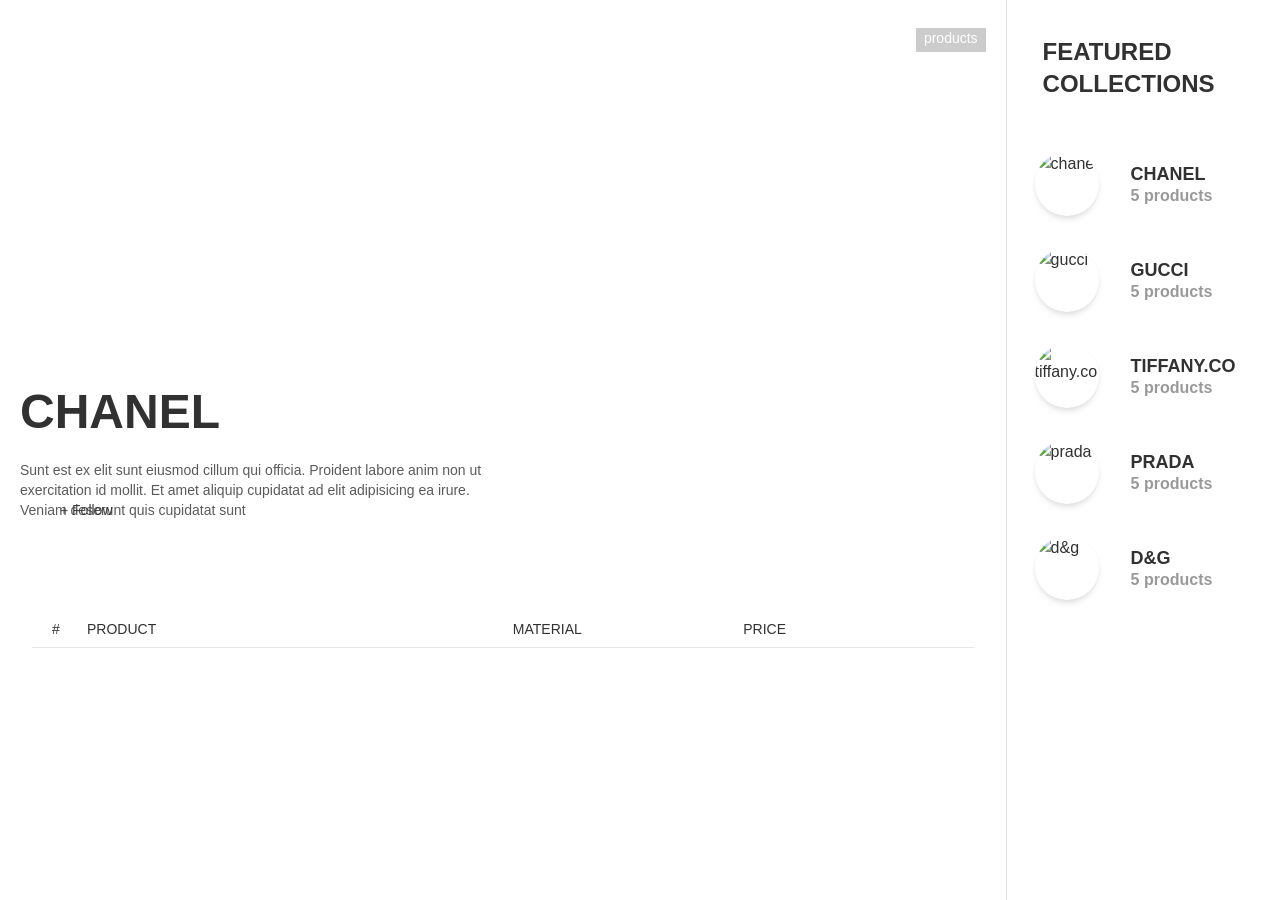
==== index.html @ 0dea49a5 "update html" ====
<!DOCTYPE html>
<html lang="en">
<head>
    <meta charset="UTF-8">
    <meta http-equiv="X-UA-Compatible" content="IE=edge">
    <meta name="viewport" content="width=device-width, initial-scale=1.0">
    <title>Jewelry Collection</title>

    <!-- styles -->
    <link rel="stylesheet" href="../css/style.css">
    <link rel="stylesheet" href="../css/tailwind.css">

    <!-- favicon -->
    <link rel="shortcut icon" href="../assets/favicon/9348914577438.jpg" type="image/x-icon">
</head>

<body class="w-full h-screen flex fixed overflow-hidden">
    <main class="w-full lg:w-11/12 h-full flex flex-col relative">
        <div id="banner" style="background: none;" class="h-full sm:h-1/2 lg:h-3/5 p-5 bg-cover sm:bg-left bg-center transition duration-500 w-full flex-col flex">
            <div id="nav" class="w-full flex items-center justify-start h-10">
                <i class="ico-angle-left opacity-20 hover:opacity-60 bg-cover block w-6 h-6 mr-2 rounded-full"></i>
                <i class="ico-angle-right opacity-20 hover:opacity-60 bg-cover w-6 block h-6 rounded-full"></i>

                <button id="products-btn" class="px-2 z-10 pb-1 text-white ml-auto cursor-pointer hover:bg-opacity-60 text-sm bg-black bg-opacity-20">products</button>
                <button class="ico-menu opacity-20 hover:opacity-60 transform w-6 h-6 z-10 ml-2 bg-cover lg:hidden block"></button>
            </div>

            <div id="brand-profile" class="flex w-full sm:flex-row items-center sm:text-left text-center flex-col m-auto sm:m-0 sm:mt-auto relative">
                <a href="#" class="text-sm absolute -bottom-10 sm:bottom-0 sm:left-10 hover:underline mt-6 opacity-90">+ Follow</a>
                <div>
                    <h1 class="text-5xl font-semibold uppercase">Chanel</h1>
                    <p class="sm:w-1/2 mt-6 text-sm opacity-80">
                        Sunt est ex elit sunt eiusmod cillum qui officia. Proident labore anim non ut exercitation id mollit. Et amet aliquip cupidatat ad elit adipisicing ea irure.
                        Veniam deserunt quis cupidatat sunt
                    </p>
                </div>
            </div>
        </div>

        <div id="products" style="transition: .5s;" class="h-0 opacity-0 sm:opacity-100 z-0 bottom-0 transition duration-500 absolute pt-7 sm:flex flex-col sm:h-1/2 lg:h-2/5 overflow-y-auto w-full lg:px-8 bg-white">
            <span class="w-full flex justify-between pl-5 pb-2 text-sm items-end h-20 border-b border-black border-opacity-10">
                <p class="w-2/4">#       PRODUCT</p>
                <p class="w-1/4">MATERIAL</p>
                <p class="w-1/4">PRICE</p>
            </span>

            <div id="product-sections" class="w-full flex flex-col">
            </div>
        </div>
    </main>

    <div id="sidebar" class="overflow-y-auto w-full h-full z-20 border-l sm:flex border-black border-opacity-10 transition duration-300 bg-white lg:relative absolute 
    right-0 sm:w-72 lg:transform-none translate-x-full transform lg:shadow-none shadow-xl lg:w-3/12 lg:flex flex-col">

        <h1 class="text-2xl font-bold p-9">FEATURED COLLECTIONS</h1>
        <div id="brands" class="w-full flex flex-col items-center justify-start">
        </div>
    </div>
</body>
<script src="../js/main.js" defer type="module"></script>
</html>
---- css/style.css ----
@tailwind base;
@tailwind components;
@tailwind utilities;

@font-face {
    font-family: Commissioner;
    src: url(../assets/fonts/Commissioner-VariableFont_wght.ttf);
}
body,h1,h2,h3,h4,h5,h6,div,span,button,i,nav {
    font-family: Commissioner, Arial, Helvetica, sans-serif !important;
    color: rgb(49, 49, 49);
}
.sidebar-items {
    @apply h-24 flex p-7 items-center cursor-pointer;
}
.sidebar-item-bg {
    width: 100% !important;
}
.plus-btn {
    background-image: url(../assets/icons/plus.png) !important;
    background-size: cover !important;
    width: 1.75rem !important;
    opacity: .5;
    overflow: hidden;
}
.plus-btn:hover {
    opacity: 1;
}
.plus-btn>* {
    /* display:none !important; */
    opacity: 0 !important;

}

.ico-angle-left {
    background-image: url(../assets/icons/angle-left.png);
}
.ico-angle-right {
    background-image: url(../assets/icons/angle-right.png);
}
.ico-heart {
    background-image: url(../assets/icons/heart.png);
}
.ico-plus {
    background-image: url(../assets/icons/plus.png);
}
.ico-menu {
    background-image: url(../assets/icons/menu.png);
}

#banner {
    background-image: url(../assets/images/banner.png);
}

.product-preview {
    height: 100% !important;
    opacity: 1 !important;
}
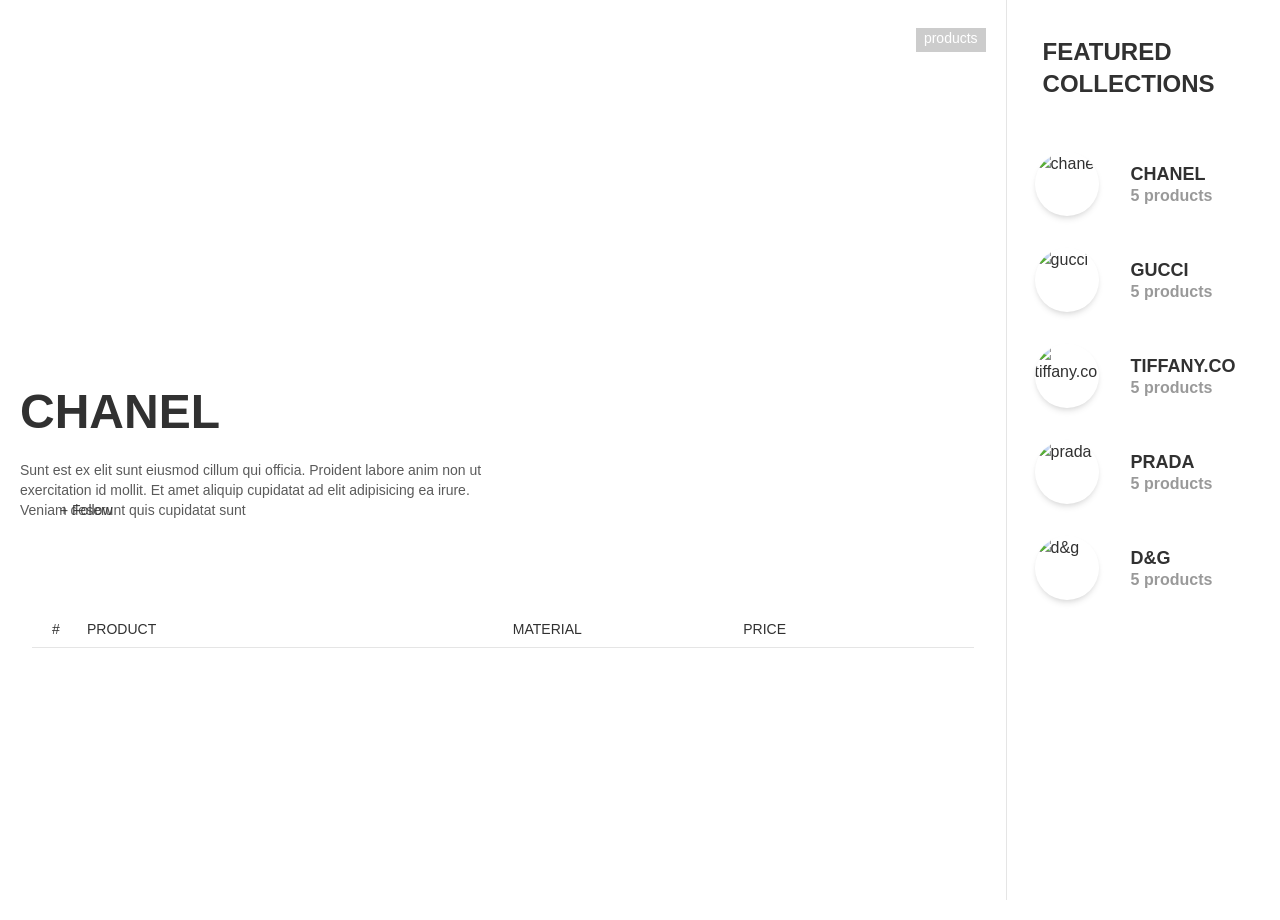
==== commit 727c5d52: "update index.html and styles" ====
--- a/index.html
+++ b/index.html
@@ -16,10 +16,12 @@
 
 <body class="w-full h-screen flex fixed overflow-hidden">
     <main class="w-full lg:w-11/12 h-full flex flex-col relative">
-        <div id="banner" style="background: none;" class="h-full sm:h-1/2 lg:h-3/5 p-5 bg-cover sm:bg-left bg-center transition duration-500 w-full flex-col flex">
+        <div id="banner" class="h-full sm:h-1/2 lg:h-3/5 p-5 bg-cover sm:bg-left bg-center transition duration-500 w-full flex-col flex">
+            <span class="absolute w-full h-full z-1-"><img src="" alt=""></span>
+            
             <div id="nav" class="w-full flex items-center justify-start h-10">
-                <i class="ico-angle-left opacity-20 hover:opacity-60 bg-cover block w-6 h-6 mr-2 rounded-full"></i>
-                <i class="ico-angle-right opacity-20 hover:opacity-60 bg-cover w-6 block h-6 rounded-full"></i>
+                <button class="ico-angle-left opacity-20 hover:opacity-60 bg-cover block w-6 h-6 mr-2 rounded-full"></button>
+                <button class="ico-angle-right opacity-20 hover:opacity-60 bg-cover w-6 block h-6 rounded-full"></button>
 
                 <button id="products-btn" class="px-2 z-10 pb-1 text-white ml-auto cursor-pointer hover:bg-opacity-60 text-sm bg-black bg-opacity-20">products</button>
                 <button class="ico-menu opacity-20 hover:opacity-60 transform w-6 h-6 z-10 ml-2 bg-cover lg:hidden block"></button>
--- a/css/style.css
+++ b/css/style.css
@@ -27,9 +27,7 @@
     opacity: 1;
 }
 .plus-btn>* {
-    /* display:none !important; */
     opacity: 0 !important;
-
 }
 
 .ico-angle-left {
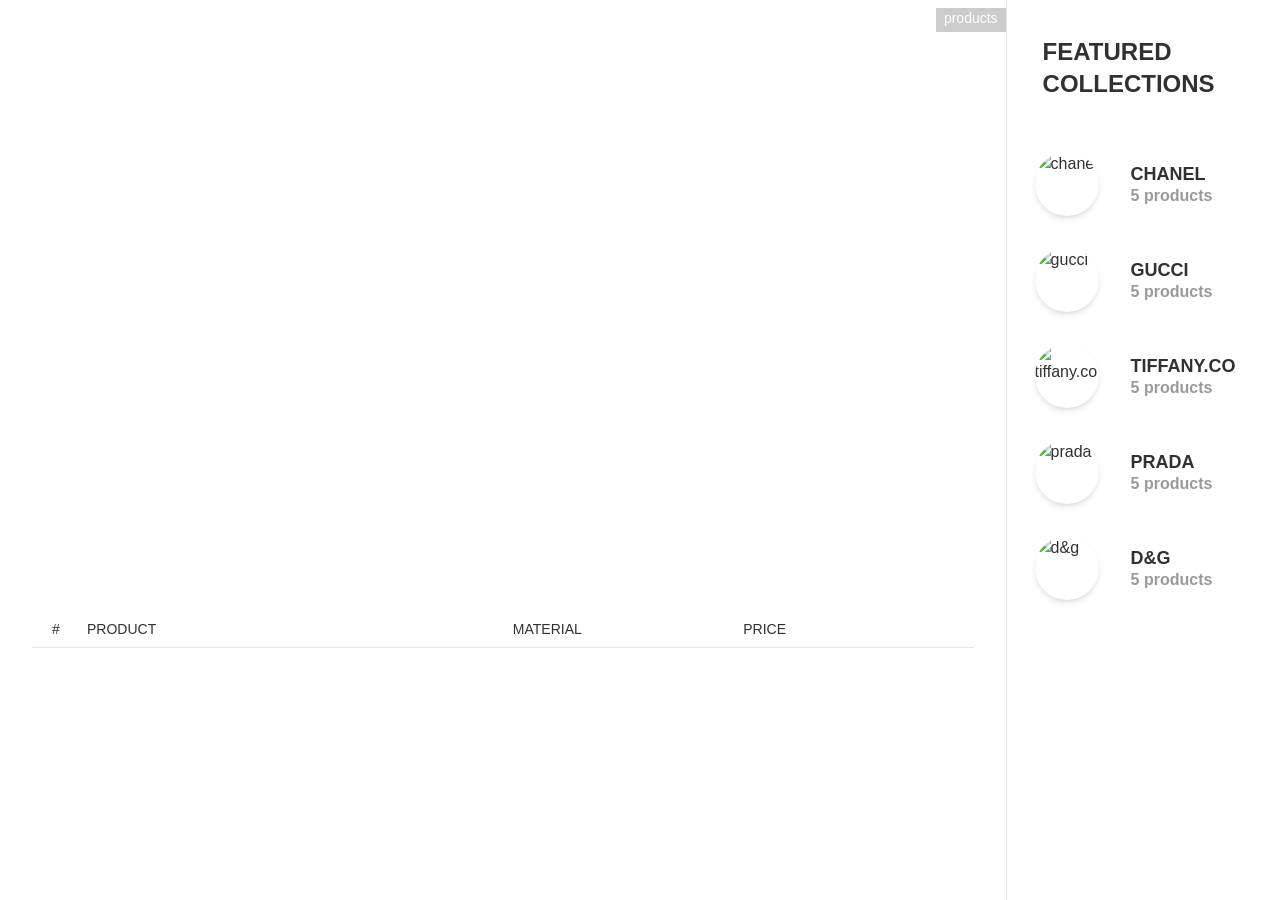
==== commit fd42dc9c: "update index.html" ====
--- a/index.html
+++ b/index.html
@@ -6,19 +6,13 @@
     <meta name="viewport" content="width=device-width, initial-scale=1.0">
     <title>Jewelry Collection</title>
 
-    <!-- styles -->
     <link rel="stylesheet" href="../css/style.css">
     <link rel="stylesheet" href="../css/tailwind.css">
-
-    <!-- favicon -->
     <link rel="shortcut icon" href="../assets/favicon/9348914577438.jpg" type="image/x-icon">
 </head>
 
 <body class="w-full h-screen flex fixed overflow-hidden">
     <main class="w-full lg:w-11/12 h-full flex flex-col relative">
-        <div id="banner" class="h-full sm:h-1/2 lg:h-3/5 p-5 bg-cover sm:bg-left bg-center transition duration-500 w-full flex-col flex">
-            <span class="absolute w-full h-full z-1-"><img src="" alt=""></span>
-            
             <div id="nav" class="w-full flex items-center justify-start h-10">
                 <button class="ico-angle-left opacity-20 hover:opacity-60 bg-cover block w-6 h-6 mr-2 rounded-full"></button>
                 <button class="ico-angle-right opacity-20 hover:opacity-60 bg-cover w-6 block h-6 rounded-full"></button>
@@ -27,7 +21,7 @@
                 <button class="ico-menu opacity-20 hover:opacity-60 transform w-6 h-6 z-10 ml-2 bg-cover lg:hidden block"></button>
             </div>
 
-            <div id="brand-profile" class="flex w-full sm:flex-row items-center sm:text-left text-center flex-col m-auto sm:m-0 sm:mt-auto relative">
+            <!-- <div id="brand-profile" class="flex w-full sm:flex-row items-center sm:text-left text-center flex-col m-auto sm:m-0 sm:mt-auto relative">
                 <a href="#" class="text-sm absolute -bottom-10 sm:bottom-0 sm:left-10 hover:underline mt-6 opacity-90">+ Follow</a>
                 <div>
                     <h1 class="text-5xl font-semibold uppercase">Chanel</h1>
@@ -36,7 +30,7 @@
                         Veniam deserunt quis cupidatat sunt
                     </p>
                 </div>
-            </div>
+            </div> -->
         </div>
 
         <div id="products" style="transition: .5s;" class="h-0 opacity-0 sm:opacity-100 z-0 bottom-0 transition duration-500 absolute pt-7 sm:flex flex-col sm:h-1/2 lg:h-2/5 overflow-y-auto w-full lg:px-8 bg-white">
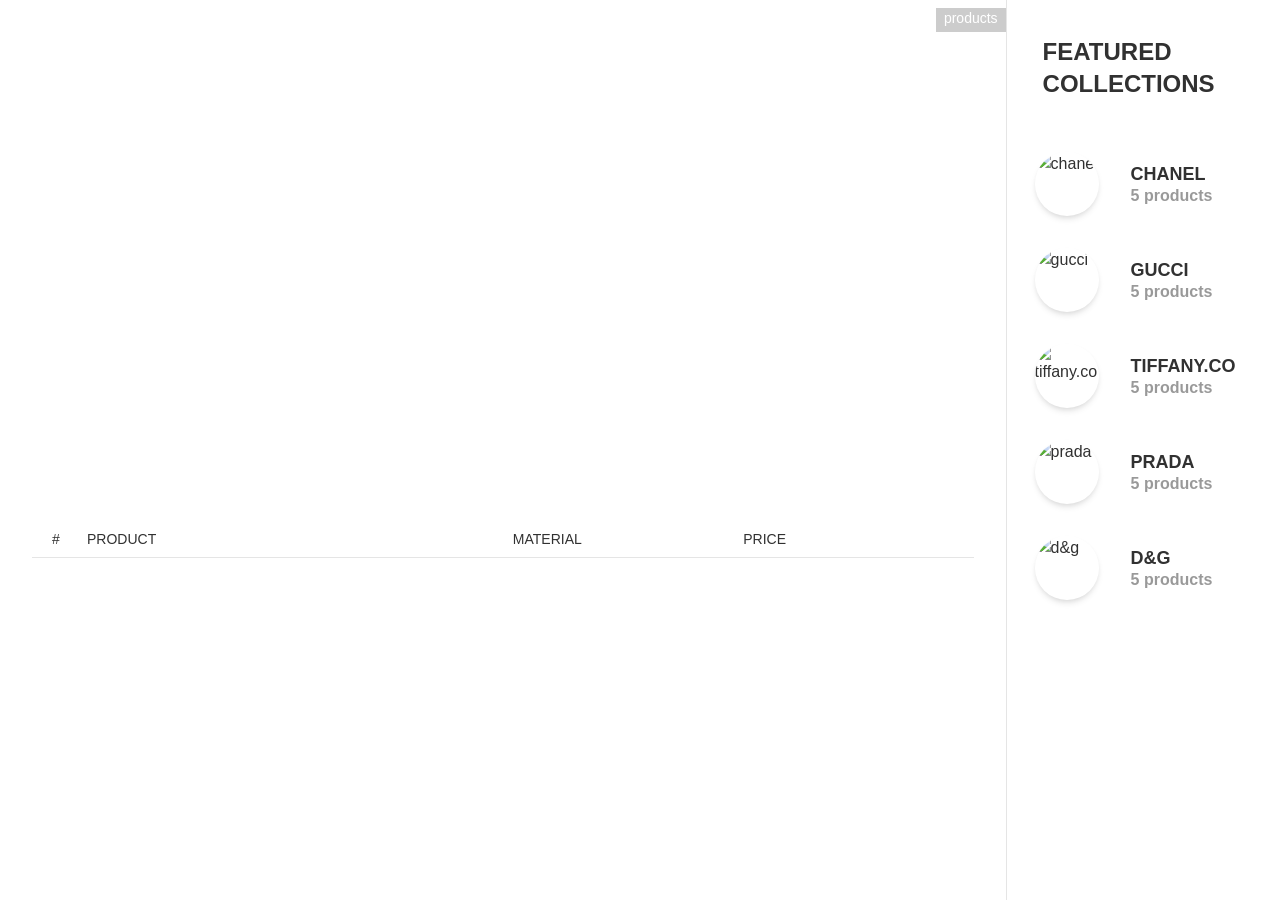
==== commit 5898a063: "update index.html" ====
--- a/index.html
+++ b/index.html
@@ -33,7 +33,7 @@
             </div> -->
         </div>
 
-        <div id="products" style="transition: .5s;" class="h-0 opacity-0 sm:opacity-100 z-0 bottom-0 transition duration-500 absolute pt-7 sm:flex flex-col sm:h-1/2 lg:h-2/5 overflow-y-auto w-full lg:px-8 bg-white">
+        <div id="products" style="transition: .5s;" class="opacity-0 sm:opacity-100 z-0 bottom-0 transition duration-500 absolute pt-7 sm:flex flex-col h-1/2 overflow-y-auto w-full lg:px-8 bg-white">
             <span class="w-full flex justify-between pl-5 pb-2 text-sm items-end h-20 border-b border-black border-opacity-10">
                 <p class="w-2/4">#       PRODUCT</p>
                 <p class="w-1/4">MATERIAL</p>
--- a/css/style.css
+++ b/css/style.css
@@ -6,7 +6,7 @@
     font-family: Commissioner;
     src: url(../assets/fonts/Commissioner-VariableFont_wght.ttf);
 }
-body,h1,h2,h3,h4,h5,h6,div,span,button,i,nav {
+* {
     font-family: Commissioner, Arial, Helvetica, sans-serif !important;
     color: rgb(49, 49, 49);
 }
@@ -49,6 +49,11 @@
 #banner {
     background-image: url(../assets/images/banner.png);
 }
+.gucci-banner {background-image: url(../assets/images/gucci/banner.jpg);}
+.prada-banner {background-image: url(../assets/images/prada/banner.jpg);}
+.chanel-banner {background-image: url(../assets/images/chanel/banner.jpg);}
+.tiffany\.co-banner {background-image: url(../assets/images/tiffany.co/banner.jpg);}
+.d\&g-banner {background-image: url(../assets/images/d&g/banner.jpg);}
 
 .product-preview {
     height: 100% !important;
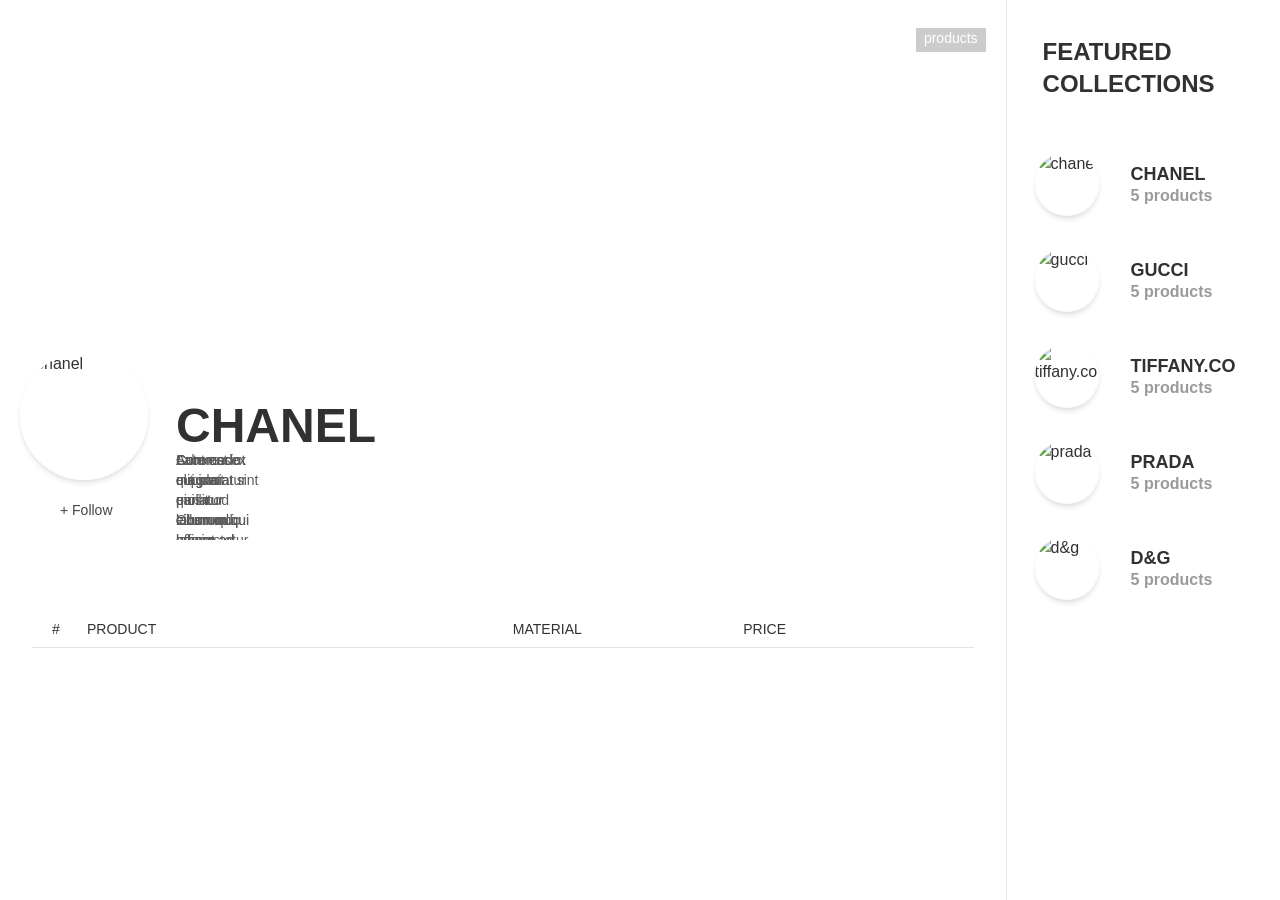
==== commit 11c3b55c: "update tailwind config file - index.html - brands.json" ====
--- a/index.html
+++ b/index.html
@@ -13,6 +13,7 @@
 
 <body class="w-full h-screen flex fixed overflow-hidden">
     <main class="w-full lg:w-11/12 h-full flex flex-col relative">
+        <div id="banner" style="background: none;" class="h-full sm:h-1/2 lg:h-3/5 p-5 bg-cover sm:bg-left bg-center transition duration-500 w-full flex-col flex">
             <div id="nav" class="w-full flex items-center justify-start h-10">
                 <button class="ico-angle-left opacity-20 hover:opacity-60 bg-cover block w-6 h-6 mr-2 rounded-full"></button>
                 <button class="ico-angle-right opacity-20 hover:opacity-60 bg-cover w-6 block h-6 rounded-full"></button>
@@ -20,20 +21,9 @@
                 <button id="products-btn" class="px-2 z-10 pb-1 text-white ml-auto cursor-pointer hover:bg-opacity-60 text-sm bg-black bg-opacity-20">products</button>
                 <button class="ico-menu opacity-20 hover:opacity-60 transform w-6 h-6 z-10 ml-2 bg-cover lg:hidden block"></button>
             </div>
-
-            <!-- <div id="brand-profile" class="flex w-full sm:flex-row items-center sm:text-left text-center flex-col m-auto sm:m-0 sm:mt-auto relative">
-                <a href="#" class="text-sm absolute -bottom-10 sm:bottom-0 sm:left-10 hover:underline mt-6 opacity-90">+ Follow</a>
-                <div>
-                    <h1 class="text-5xl font-semibold uppercase">Chanel</h1>
-                    <p class="sm:w-1/2 mt-6 text-sm opacity-80">
-                        Sunt est ex elit sunt eiusmod cillum qui officia. Proident labore anim non ut exercitation id mollit. Et amet aliquip cupidatat ad elit adipisicing ea irure.
-                        Veniam deserunt quis cupidatat sunt
-                    </p>
-                </div>
-            </div> -->
         </div>
 
-        <div id="products" style="transition: .5s;" class="opacity-0 sm:opacity-100 z-0 bottom-0 transition duration-500 absolute pt-7 sm:flex flex-col h-1/2 overflow-y-auto w-full lg:px-8 bg-white">
+        <div id="products" style="transition: .5s;" class="opacity-0 sm:opacity-100 z-0 bottom-0 transition duration-500 absolute pt-7 sm:flex flex-col h-2/5 overflow-y-auto w-full lg:px-8 bg-white">
             <span class="w-full flex justify-between pl-5 pb-2 text-sm items-end h-20 border-b border-black border-opacity-10">
                 <p class="w-2/4">#       PRODUCT</p>
                 <p class="w-1/4">MATERIAL</p>
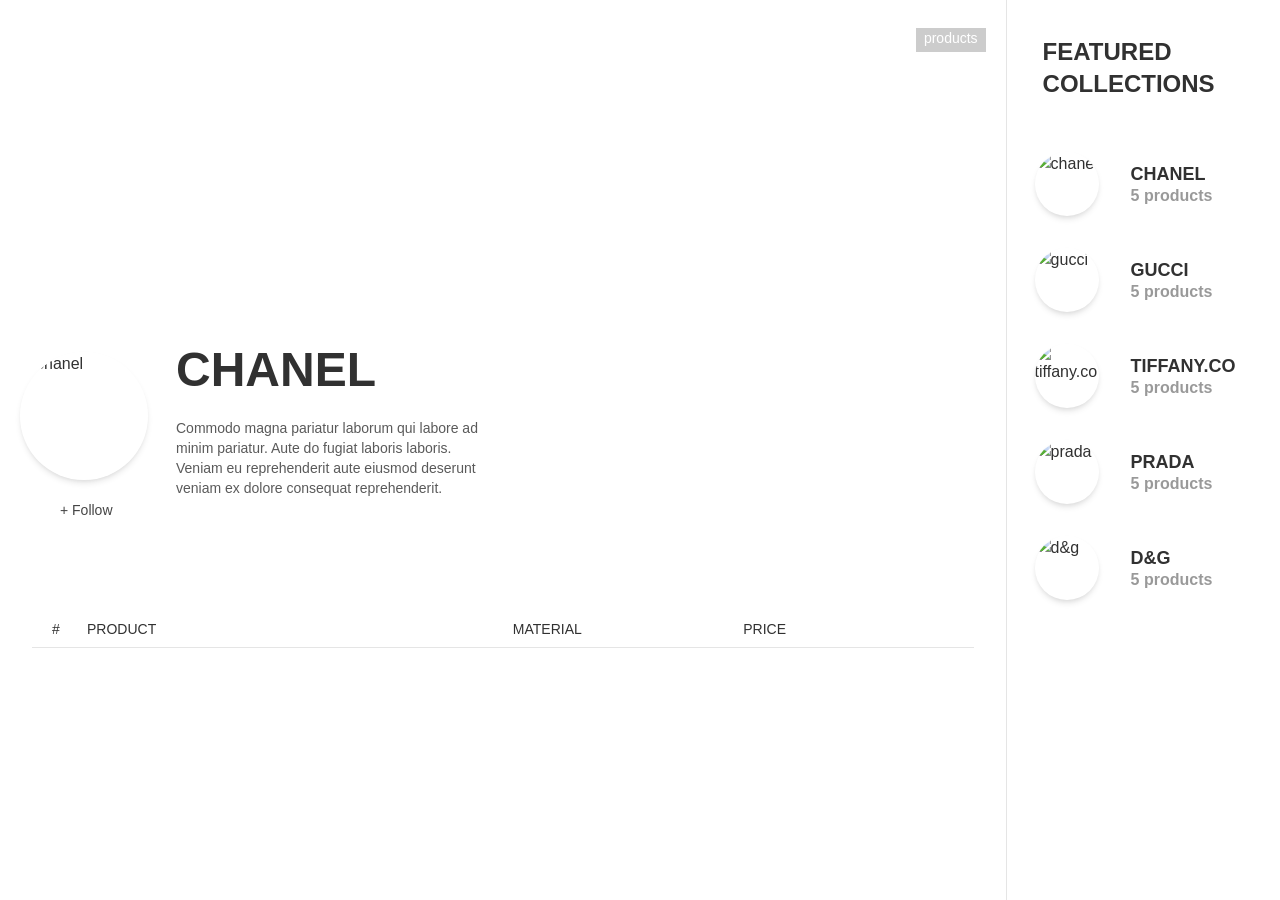
==== commit bf63f430: "update: index.html - products.json - tailwind.config.js" ====
--- a/index.html
+++ b/index.html
@@ -15,9 +15,6 @@
     <main class="w-full lg:w-11/12 h-full flex flex-col relative">
         <div id="banner" style="background: none;" class="h-full sm:h-1/2 lg:h-3/5 p-5 bg-cover sm:bg-left bg-center transition duration-500 w-full flex-col flex">
             <div id="nav" class="w-full flex items-center justify-start h-10">
-                <button class="ico-angle-left opacity-20 hover:opacity-60 bg-cover block w-6 h-6 mr-2 rounded-full"></button>
-                <button class="ico-angle-right opacity-20 hover:opacity-60 bg-cover w-6 block h-6 rounded-full"></button>
-
                 <button id="products-btn" class="px-2 z-10 pb-1 text-white ml-auto cursor-pointer hover:bg-opacity-60 text-sm bg-black bg-opacity-20">products</button>
                 <button class="ico-menu opacity-20 hover:opacity-60 transform w-6 h-6 z-10 ml-2 bg-cover lg:hidden block"></button>
             </div>
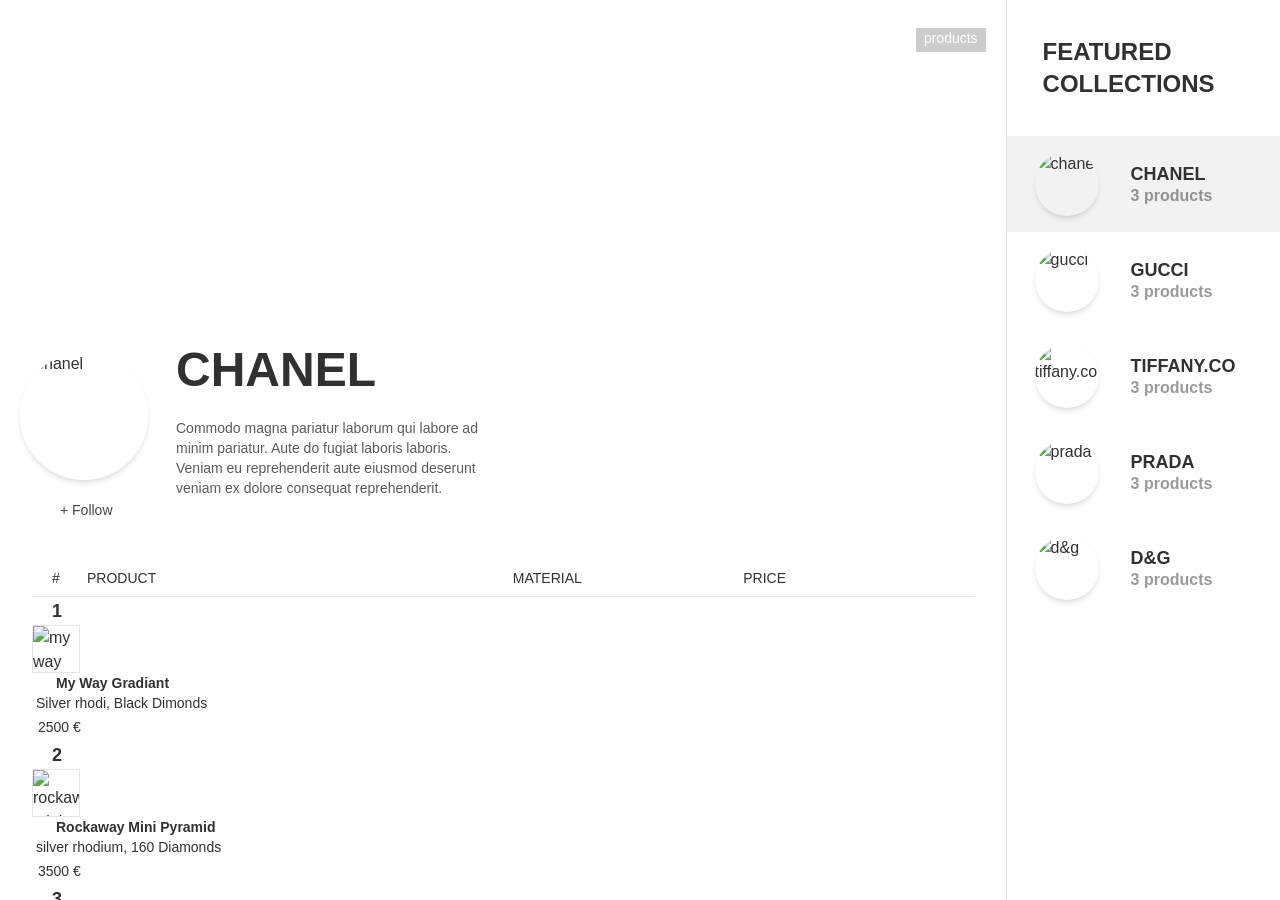
==== commit 5bc91340: "fix: responsive - bugs" ====
--- a/index.html
+++ b/index.html
@@ -13,7 +13,7 @@
 
 <body class="w-full h-screen flex fixed overflow-hidden">
     <main class="w-full lg:w-11/12 h-full flex flex-col relative">
-        <div id="banner" style="background: none;" class="h-full sm:h-1/2 lg:h-3/5 p-5 bg-cover sm:bg-left bg-center transition duration-500 w-full flex-col flex">
+        <div id="banner" class="h-full relative sm:h-1/2 lg:h-3/5 p-5 transition duration-500 w-full flex-col flex">
             <div id="nav" class="w-full flex items-center justify-start h-10">
                 <button id="products-btn" class="px-2 z-10 pb-1 text-white ml-auto cursor-pointer hover:bg-opacity-60 text-sm bg-black bg-opacity-20">products</button>
                 <button class="ico-menu opacity-20 hover:opacity-60 transform w-6 h-6 z-10 ml-2 bg-cover lg:hidden block"></button>
--- a/css/style.css
+++ b/css/style.css
@@ -58,4 +58,8 @@
 .product-preview {
     height: 100% !important;
     opacity: 1 !important;
+}
+
+.transition-1\/5 {
+    transition: .9s;   
 }
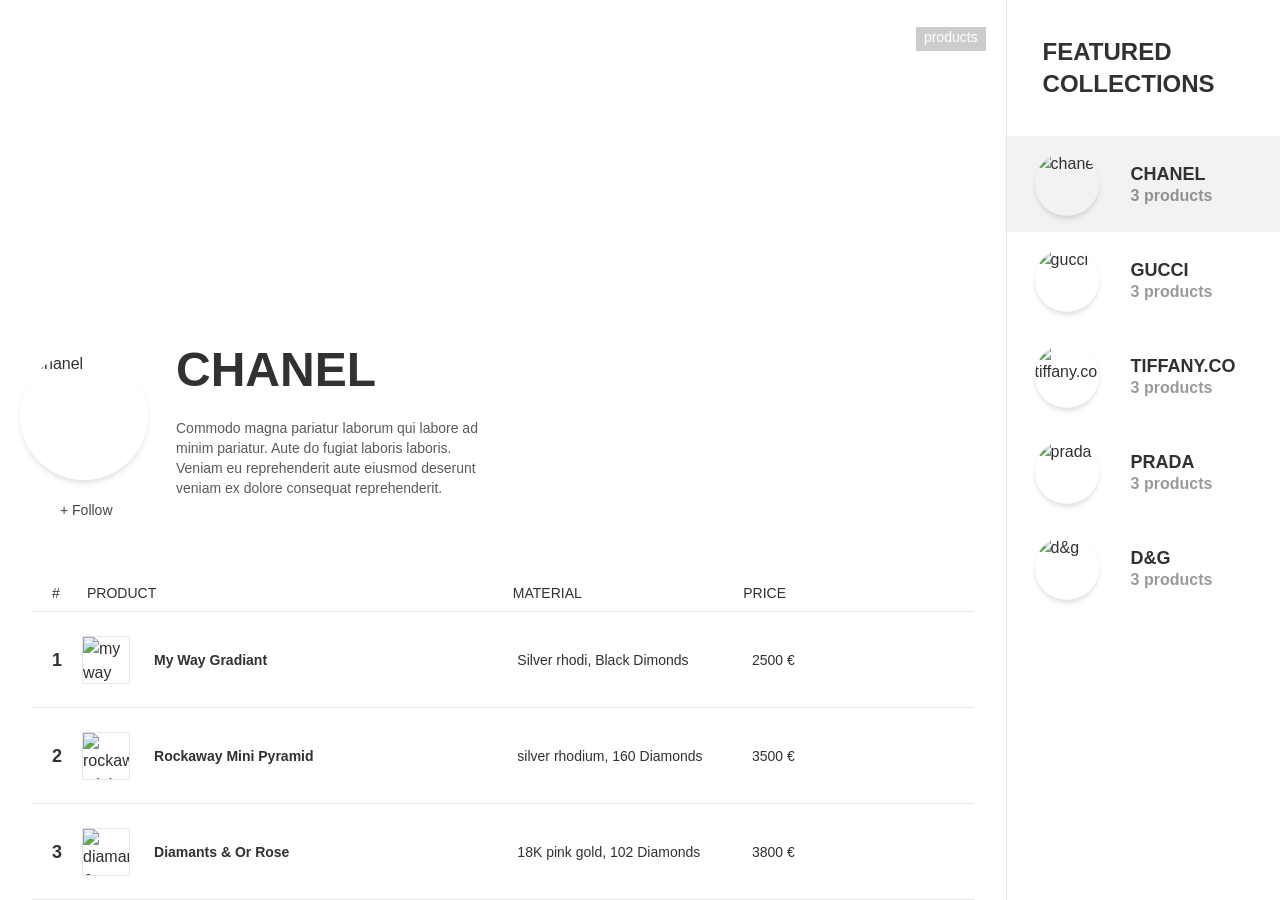
==== commit 855cc6d1: "fix: all bugs and responsive" ====
--- a/index.html
+++ b/index.html
@@ -20,7 +20,7 @@
             </div>
         </div>
 
-        <div id="products" style="transition: .5s;" class="opacity-0 sm:opacity-100 z-0 bottom-0 transition duration-500 absolute pt-7 sm:flex flex-col h-2/5 overflow-y-auto w-full lg:px-8 bg-white">
+        <div id="products" class="transition-1/5 sm:z-0 z-3- opacity-0 sm:opacity-100 bottom-0 transition duration-500 absolute pt-7 sm:flex flex-col h-2/5 overflow-y-auto w-full lg:px-8 bg-white">
             <span class="w-full flex justify-between pl-5 pb-2 text-sm items-end h-20 border-b border-black border-opacity-10">
                 <p class="w-2/4">#       PRODUCT</p>
                 <p class="w-1/4">MATERIAL</p>
@@ -38,6 +38,8 @@
         <h1 class="text-2xl font-bold p-9">FEATURED COLLECTIONS</h1>
         <div id="brands" class="w-full flex flex-col items-center justify-start">
         </div>
+
+        <button class="ico-menu mt-5 ml-7 opacity-20 hover:opacity-60 transform w-6 h-6 z-10 bg-cover lg:hidden block"></button>
     </div>
 </body>
 <script src="../js/main.js" defer type="module"></script>
--- a/css/style.css
+++ b/css/style.css
@@ -46,9 +46,6 @@
     background-image: url(../assets/icons/menu.png);
 }
 
-#banner {
-    background-image: url(../assets/images/banner.png);
-}
 .gucci-banner {background-image: url(../assets/images/gucci/banner.jpg);}
 .prada-banner {background-image: url(../assets/images/prada/banner.jpg);}
 .chanel-banner {background-image: url(../assets/images/chanel/banner.jpg);}
@@ -58,6 +55,7 @@
 .product-preview {
     height: 100% !important;
     opacity: 1 !important;
+    z-index: 5 !important;
 }
 
 .transition-1\/5 {
